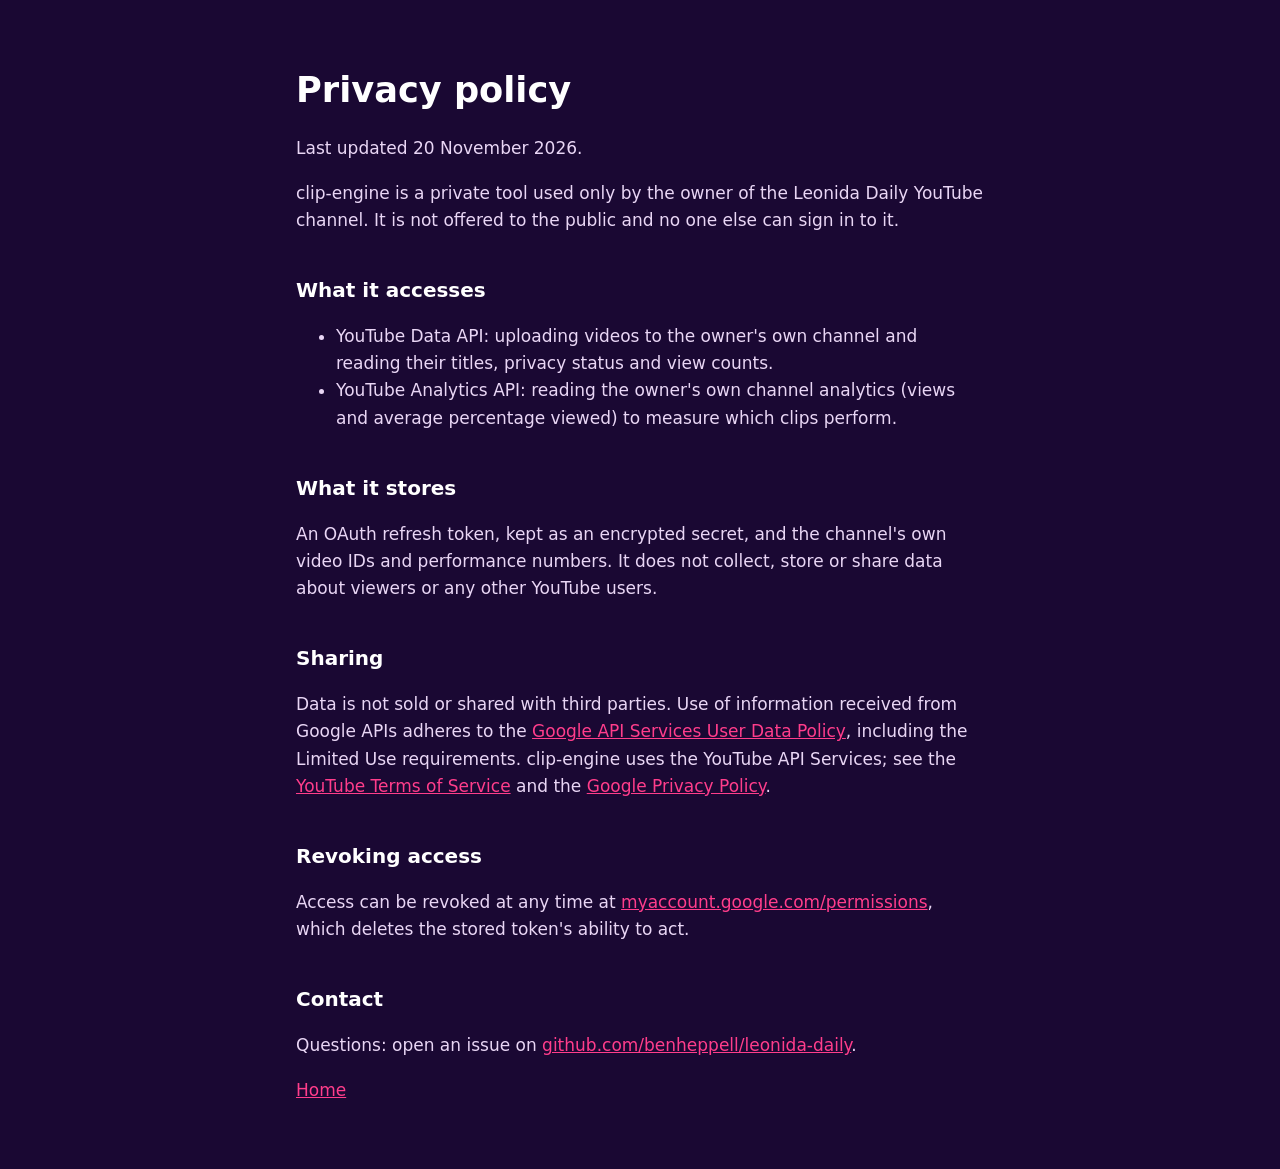
==== privacy.html @ cdf01f35 "Leonida Daily site: home, privacy policy, terms Co-Authored-By: Claude Opus 5.5 <noreply@anthropic.c" ====
<!doctype html><html lang="en"><head><meta charset="utf-8"><meta name="viewport" content="width=device-width,initial-scale=1">
<title>Privacy policy</title><link rel="stylesheet" href="style.css"></head><body><main>
<h1>Privacy policy</h1><p>Last updated 20 November 2026.</p>
<p>clip-engine is a private tool used only by the owner of the Leonida Daily YouTube channel. It is not offered to the public and no one else can sign in to it.</p>
<h2>What it accesses</h2>
<ul><li>YouTube Data API: uploading videos to the owner's own channel and reading their titles, privacy status and view counts.</li>
<li>YouTube Analytics API: reading the owner's own channel analytics (views and average percentage viewed) to measure which clips perform.</li></ul>
<h2>What it stores</h2>
<p>An OAuth refresh token, kept as an encrypted secret, and the channel's own video IDs and performance numbers. It does not collect, store or share data about viewers or any other YouTube users.</p>
<h2>Sharing</h2><p>Data is not sold or shared with third parties. Use of information received from Google APIs adheres to the <a href="https://developers.google.com/terms/api-services-user-data-policy">Google API Services User Data Policy</a>, including the Limited Use requirements. clip-engine uses the YouTube API Services; see the <a href="https://www.youtube.com/t/terms">YouTube Terms of Service</a> and the <a href="https://policies.google.com/privacy">Google Privacy Policy</a>.</p>
<h2>Revoking access</h2><p>Access can be revoked at any time at <a href="https://myaccount.google.com/permissions">myaccount.google.com/permissions</a>, which deletes the stored token's ability to act.</p>
<h2>Contact</h2><p>Questions: open an issue on <a href="https://github.com/benheppell/leonida-daily/issues">github.com/benheppell/leonida-daily</a>.</p>
<p><a href="index.html">Home</a></p></main></body></html>
---- style.css ----
:root{--bg:#1a0833;--ink:#fff;--muted:#e9d6f5;--pink:#ff3d8b}
*{box-sizing:border-box}body{margin:0;background:var(--bg);color:var(--ink);font:17px/1.6 system-ui,-apple-system,Segoe UI,sans-serif}
main{max-width:720px;margin:0 auto;padding:48px 16px}
h1{font-size:2.2rem;margin:.4em 0}h2{margin-top:2em;font-size:1.25rem}
a{color:var(--pink)}p,li{color:var(--muted)}img{border-radius:50%;width:120px;height:120px}
footer{margin-top:3em;font-size:.9rem;color:var(--muted)}
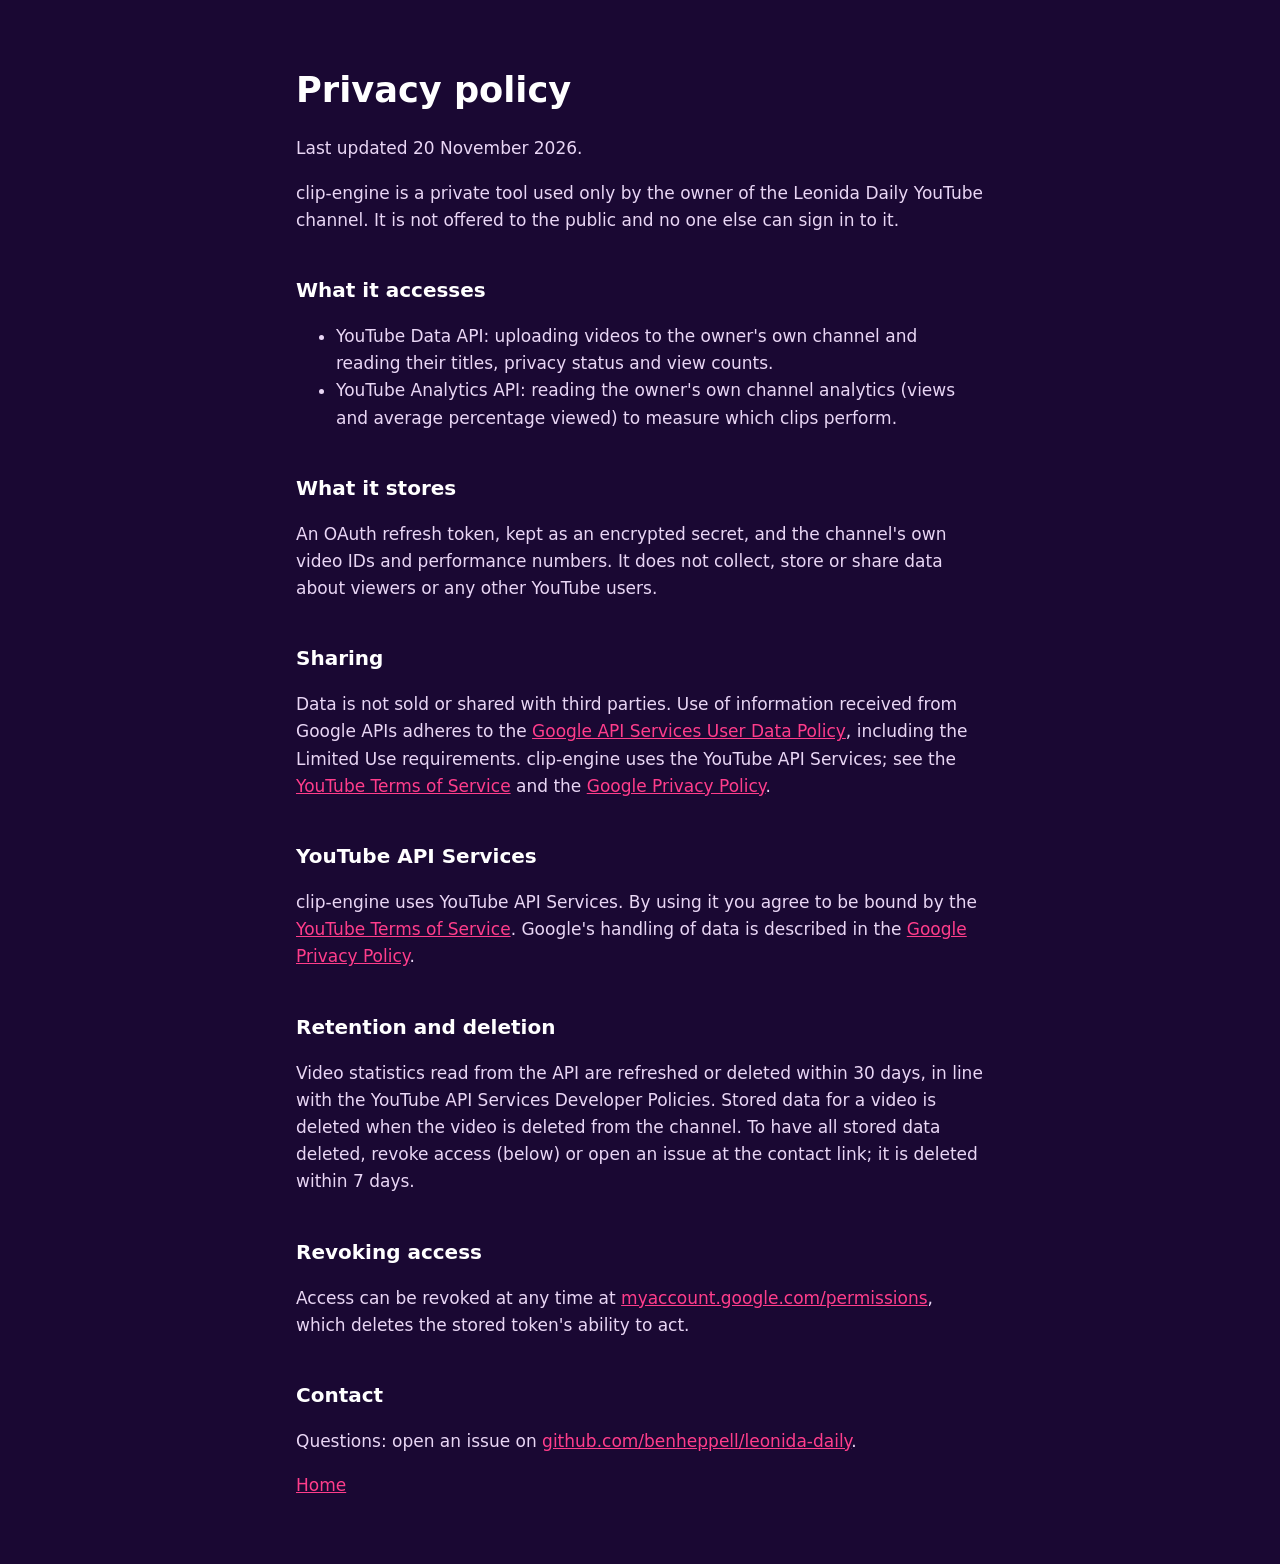
==== commit 2a411f0f: "Privacy: YouTube API Services, retention and deletion; home: YouTube attribution Co-Authored-By: Cla" ====
--- a/privacy.html
+++ b/privacy.html
@@ -8,6 +8,8 @@
 <h2>What it stores</h2>
 <p>An OAuth refresh token, kept as an encrypted secret, and the channel's own video IDs and performance numbers. It does not collect, store or share data about viewers or any other YouTube users.</p>
 <h2>Sharing</h2><p>Data is not sold or shared with third parties. Use of information received from Google APIs adheres to the <a href="https://developers.google.com/terms/api-services-user-data-policy">Google API Services User Data Policy</a>, including the Limited Use requirements. clip-engine uses the YouTube API Services; see the <a href="https://www.youtube.com/t/terms">YouTube Terms of Service</a> and the <a href="https://policies.google.com/privacy">Google Privacy Policy</a>.</p>
+<h2>YouTube API Services</h2><p>clip-engine uses YouTube API Services. By using it you agree to be bound by the <a href="https://www.youtube.com/t/terms">YouTube Terms of Service</a>. Google's handling of data is described in the <a href="https://policies.google.com/privacy">Google Privacy Policy</a>.</p>
+<h2>Retention and deletion</h2><p>Video statistics read from the API are refreshed or deleted within 30 days, in line with the YouTube API Services Developer Policies. Stored data for a video is deleted when the video is deleted from the channel. To have all stored data deleted, revoke access (below) or open an issue at the contact link; it is deleted within 7 days.</p>
 <h2>Revoking access</h2><p>Access can be revoked at any time at <a href="https://myaccount.google.com/permissions">myaccount.google.com/permissions</a>, which deletes the stored token's ability to act.</p>
 <h2>Contact</h2><p>Questions: open an issue on <a href="https://github.com/benheppell/leonida-daily/issues">github.com/benheppell/leonida-daily</a>.</p>
 <p><a href="index.html">Home</a></p></main></body></html>
--- a/style.css
+++ b/style.css
@@ -4,3 +4,4 @@
 h1{font-size:2.2rem;margin:.4em 0}h2{margin-top:2em;font-size:1.25rem}
 a{color:var(--pink)}p,li{color:var(--muted)}img{border-radius:50%;width:120px;height:120px}
 footer{margin-top:3em;font-size:.9rem;color:var(--muted)}
+.yt strong{color:#fff}.yt{background:#2a0f4d;border-left:4px solid #ff0033;padding:10px 14px;border-radius:6px}
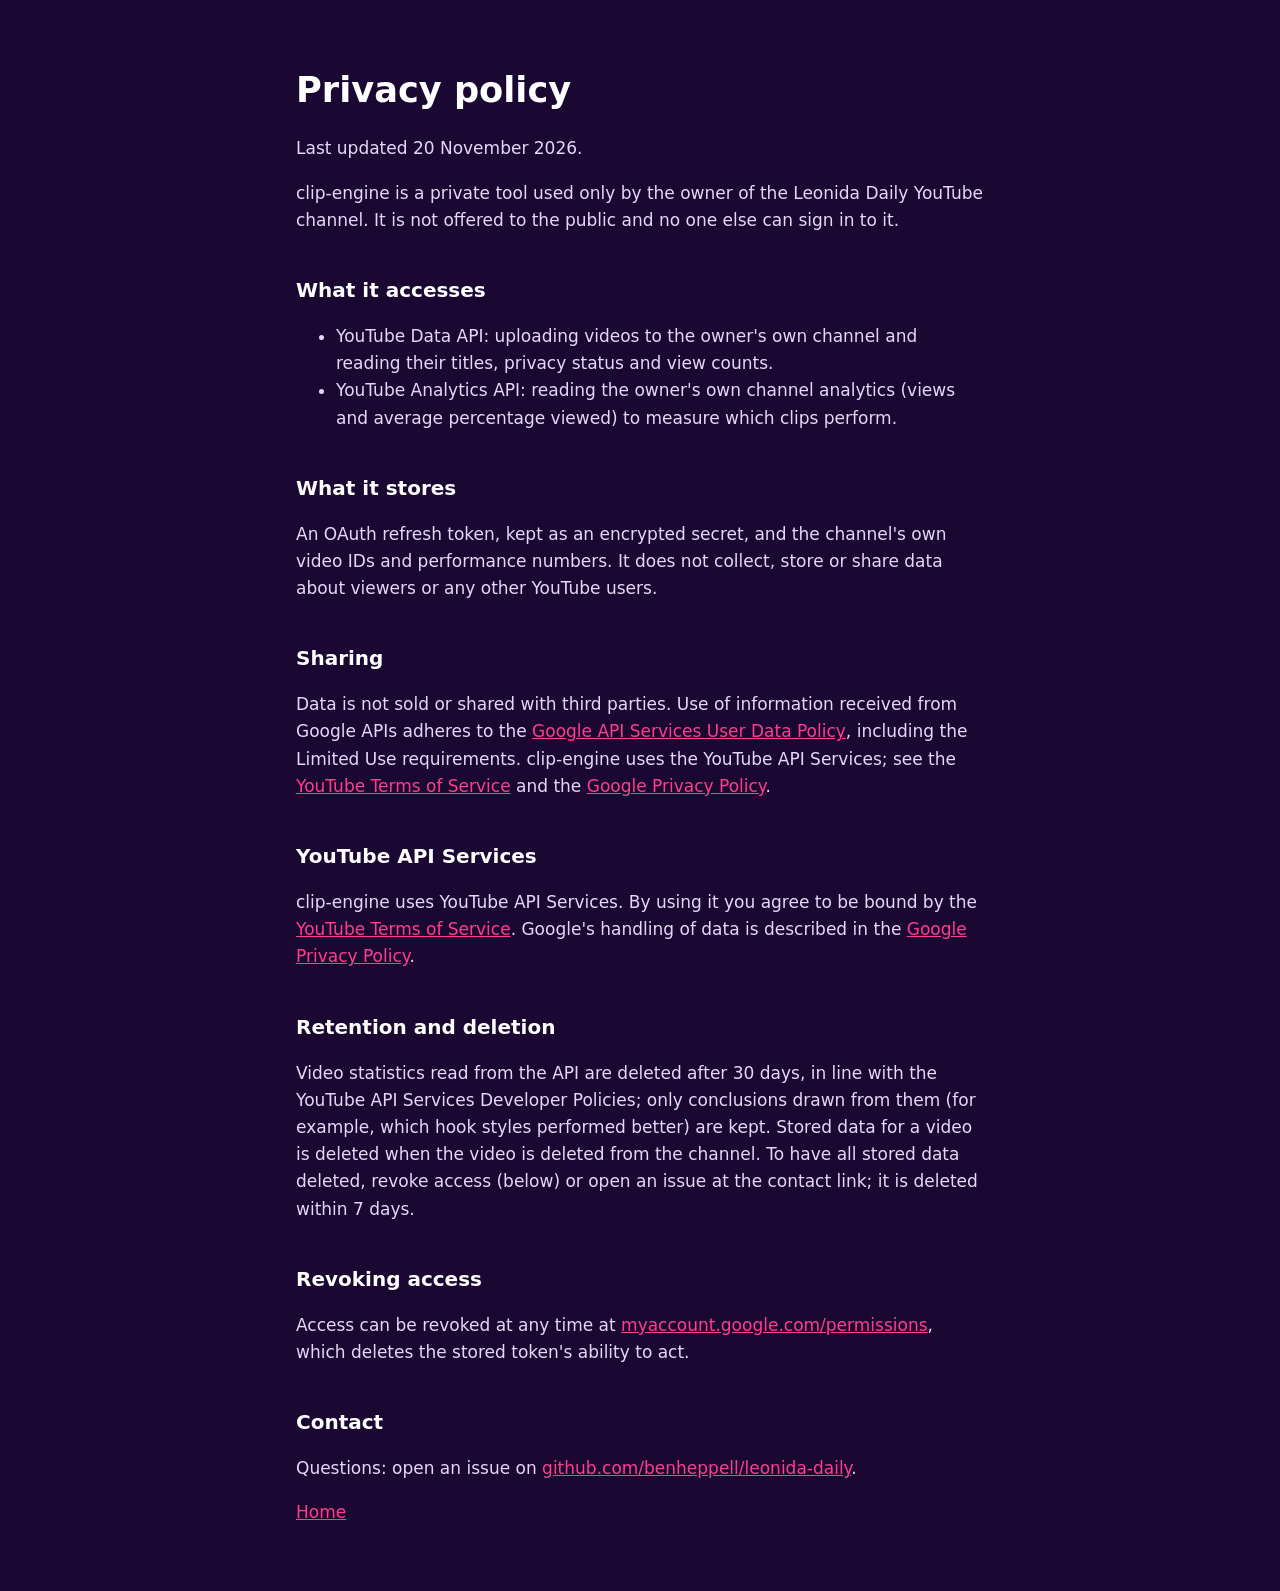
==== commit 04d5e699: "Privacy: stats deleted after 30 days Co-Authored-By: Claude Opus 5.5 <noreply@anthropic.com>" ====
--- a/privacy.html
+++ b/privacy.html
@@ -9,7 +9,7 @@
 <p>An OAuth refresh token, kept as an encrypted secret, and the channel's own video IDs and performance numbers. It does not collect, store or share data about viewers or any other YouTube users.</p>
 <h2>Sharing</h2><p>Data is not sold or shared with third parties. Use of information received from Google APIs adheres to the <a href="https://developers.google.com/terms/api-services-user-data-policy">Google API Services User Data Policy</a>, including the Limited Use requirements. clip-engine uses the YouTube API Services; see the <a href="https://www.youtube.com/t/terms">YouTube Terms of Service</a> and the <a href="https://policies.google.com/privacy">Google Privacy Policy</a>.</p>
 <h2>YouTube API Services</h2><p>clip-engine uses YouTube API Services. By using it you agree to be bound by the <a href="https://www.youtube.com/t/terms">YouTube Terms of Service</a>. Google's handling of data is described in the <a href="https://policies.google.com/privacy">Google Privacy Policy</a>.</p>
-<h2>Retention and deletion</h2><p>Video statistics read from the API are refreshed or deleted within 30 days, in line with the YouTube API Services Developer Policies. Stored data for a video is deleted when the video is deleted from the channel. To have all stored data deleted, revoke access (below) or open an issue at the contact link; it is deleted within 7 days.</p>
+<h2>Retention and deletion</h2><p>Video statistics read from the API are deleted after 30 days, in line with the YouTube API Services Developer Policies; only conclusions drawn from them (for example, which hook styles performed better) are kept. Stored data for a video is deleted when the video is deleted from the channel. To have all stored data deleted, revoke access (below) or open an issue at the contact link; it is deleted within 7 days.</p>
 <h2>Revoking access</h2><p>Access can be revoked at any time at <a href="https://myaccount.google.com/permissions">myaccount.google.com/permissions</a>, which deletes the stored token's ability to act.</p>
 <h2>Contact</h2><p>Questions: open an issue on <a href="https://github.com/benheppell/leonida-daily/issues">github.com/benheppell/leonida-daily</a>.</p>
 <p><a href="index.html">Home</a></p></main></body></html>
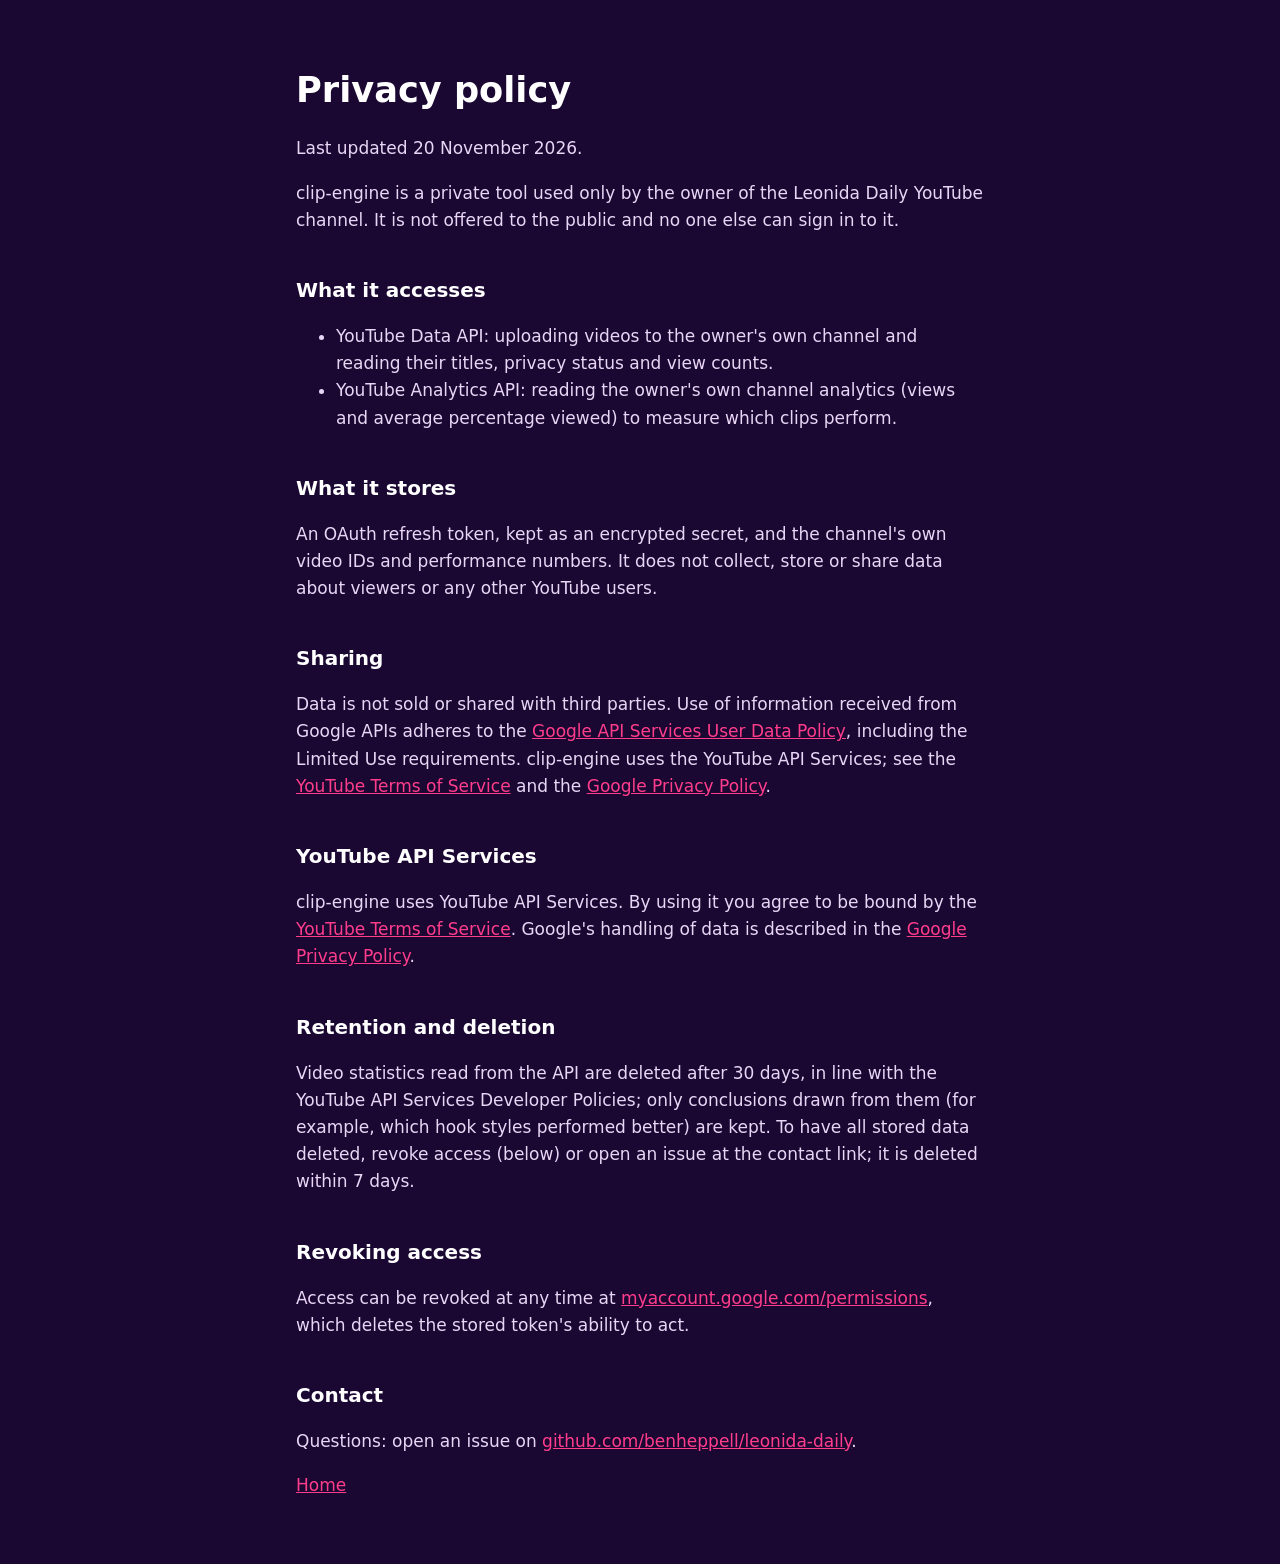
==== commit edf659a4: "Privacy: drop unimplemented per-video deletion claim Co-Authored-By: Claude Opus 5.5 <noreply@anthro" ====
--- a/privacy.html
+++ b/privacy.html
@@ -9,7 +9,7 @@
 <p>An OAuth refresh token, kept as an encrypted secret, and the channel's own video IDs and performance numbers. It does not collect, store or share data about viewers or any other YouTube users.</p>
 <h2>Sharing</h2><p>Data is not sold or shared with third parties. Use of information received from Google APIs adheres to the <a href="https://developers.google.com/terms/api-services-user-data-policy">Google API Services User Data Policy</a>, including the Limited Use requirements. clip-engine uses the YouTube API Services; see the <a href="https://www.youtube.com/t/terms">YouTube Terms of Service</a> and the <a href="https://policies.google.com/privacy">Google Privacy Policy</a>.</p>
 <h2>YouTube API Services</h2><p>clip-engine uses YouTube API Services. By using it you agree to be bound by the <a href="https://www.youtube.com/t/terms">YouTube Terms of Service</a>. Google's handling of data is described in the <a href="https://policies.google.com/privacy">Google Privacy Policy</a>.</p>
-<h2>Retention and deletion</h2><p>Video statistics read from the API are deleted after 30 days, in line with the YouTube API Services Developer Policies; only conclusions drawn from them (for example, which hook styles performed better) are kept. Stored data for a video is deleted when the video is deleted from the channel. To have all stored data deleted, revoke access (below) or open an issue at the contact link; it is deleted within 7 days.</p>
+<h2>Retention and deletion</h2><p>Video statistics read from the API are deleted after 30 days, in line with the YouTube API Services Developer Policies; only conclusions drawn from them (for example, which hook styles performed better) are kept. To have all stored data deleted, revoke access (below) or open an issue at the contact link; it is deleted within 7 days.</p>
 <h2>Revoking access</h2><p>Access can be revoked at any time at <a href="https://myaccount.google.com/permissions">myaccount.google.com/permissions</a>, which deletes the stored token's ability to act.</p>
 <h2>Contact</h2><p>Questions: open an issue on <a href="https://github.com/benheppell/leonida-daily/issues">github.com/benheppell/leonida-daily</a>.</p>
 <p><a href="index.html">Home</a></p></main></body></html>
